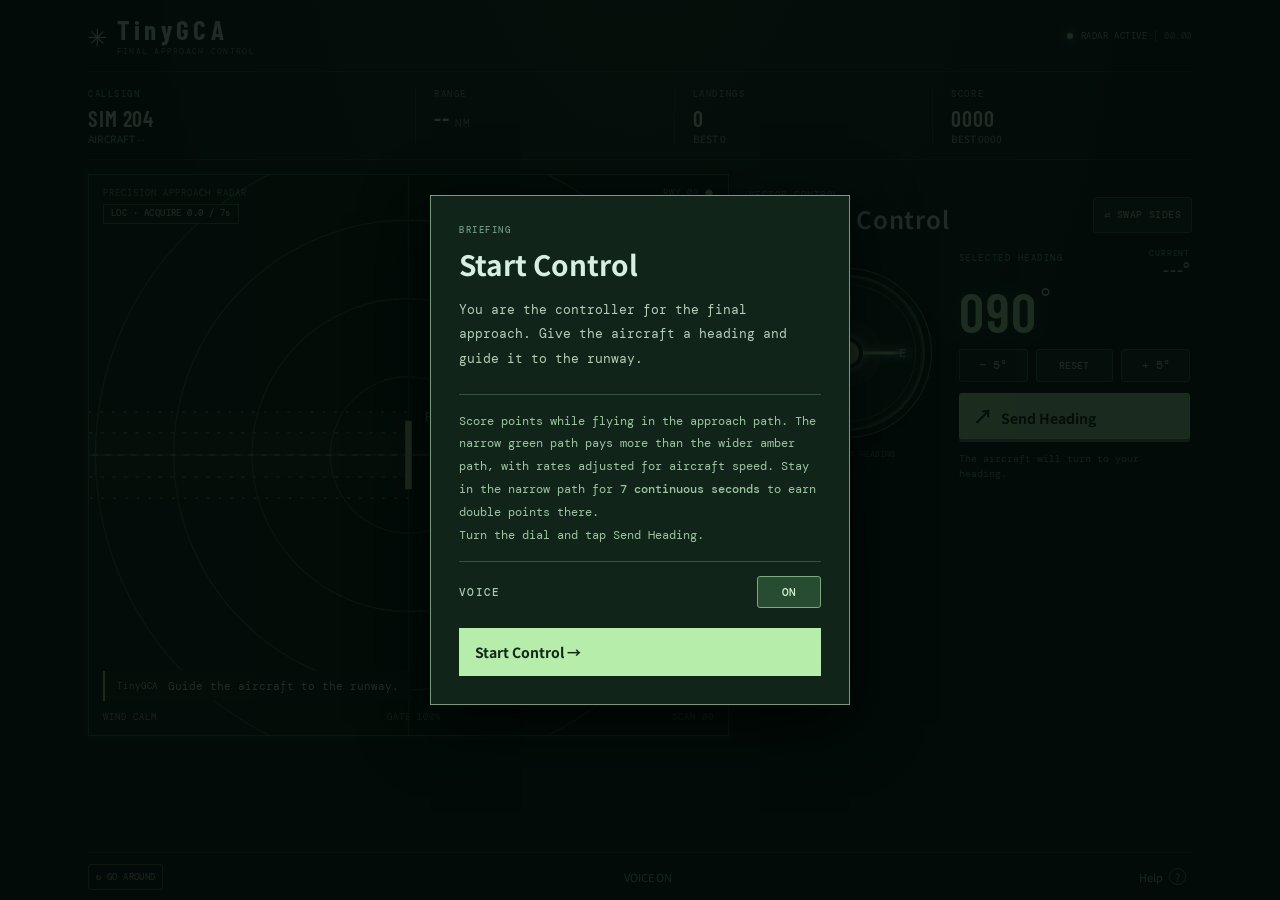
==== index.html @ 549265c2 "LANDINGS数もSCOREとは別にベストを記録する SNSシェアにもLANGING数、スコア数を出す" ====
<!doctype html>
<html lang="en">
<head>
  <meta charset="utf-8">
  <meta name="viewport" content="width=device-width, initial-scale=1, viewport-fit=cover, user-scalable=no">
  <meta name="theme-color" content="#071310">
  <title>TinyGCA / FINAL APPROACH</title>
  <link rel="canonical" href="https://tatesuke.github.io/TinyGCA/">
  <meta name="description" content="Guide aircraft to the runway in TinyGCA, a compact radar approach game. Set headings, stay on course, and land safely.">
  <meta property="og:type" content="website">
  <meta property="og:url" content="https://tatesuke.github.io/TinyGCA/">
  <meta property="og:title" content="TinyGCA / FINAL APPROACH">
  <meta property="og:description" content="Guide aircraft to the runway in a compact radar approach game. Set headings, stay on course, and land safely.">
  <meta property="og:image" content="https://tatesuke.github.io/TinyGCA/og-image.png">
  <meta property="og:image:width" content="1500">
  <meta property="og:image:height" content="787">
  <meta property="og:image:type" content="image/png">
  <meta property="og:image:alt" content="TinyGCA radar showing an aircraft correcting toward the runway, beside the heading controls.">
  <meta name="twitter:card" content="summary_large_image">
  <meta name="twitter:title" content="TinyGCA / FINAL APPROACH">
  <meta name="twitter:description" content="Guide aircraft to the runway in a compact radar approach game. Set headings, stay on course, and land safely.">
  <meta name="twitter:image" content="https://tatesuke.github.io/TinyGCA/og-image.png">
  <meta name="twitter:image:alt" content="TinyGCA radar showing an aircraft correcting toward the runway, beside the heading controls.">
  <link rel="stylesheet" href="style.css">
  <style>
    #radar { touch-action: none; cursor: grab; }
    #radar:active { cursor: grabbing; }
    .radar-controls { position: absolute; z-index: 2; top: 34px; right: 12px; display: flex; gap: 4px; }
    .radar-controls button { min-width: 30px; height: 28px; padding: 0 6px; border: 1px solid #527f59; border-radius: 3px; background: #10291de8; color: #c6e9c1; font: 600 10px 'DM Mono', monospace; }
    .radar-controls button:focus-visible { outline: 2px solid #c5ffc2; outline-offset: 2px; }
    .penalty-toast { position: absolute; z-index: 2; top: 71px; right: 12px; padding: 5px 8px; border: 1px solid #c77868; border-radius: 3px; background: #351b19e8; color: #ffd1c4; font: 600 10px 'DM Mono', monospace; letter-spacing: .04em; pointer-events: none; opacity: 0; transform: translateY(-4px); transition: opacity .18s, transform .18s; }
    .penalty-toast.show { opacity: 1; transform: translateY(0); }
    .go-around { height: 26px; padding: 0 7px; border: 1px solid #71594a; border-radius: 3px; background: transparent; color: #b49a83; font: 600 9px 'DM Mono', monospace; letter-spacing: .04em; }
    @media (min-width: 800px) {
      .console { width: min(100%, 1140px); display: grid; grid-template-columns: minmax(0, 1.3fr) minmax(320px, .9fr); grid-template-rows: auto auto 1fr auto; column-gap: 20px; }
      .topbar, .status-strip, footer { grid-column: 1 / -1; }
      .radar-wrap { grid-column: 1; grid-row: 3; align-self: start; aspect-ratio: 1.14 / 1; }
      .control-panel { grid-column: 2; grid-row: 3; align-self: start; min-width: 0; }
      .control-content { grid-template-columns: 44% 56%; }
      .dial { width: min(15vw, 170px); height: min(15vw, 170px); }
      .issue small { display: none; }
    }
  </style>
</head>
<body>
  <main class="console">
    <header class="topbar">
      <div class="brand"><span class="brand-mark">✳</span><div><strong>TinyGCA</strong><small>FINAL APPROACH CONTROL</small></div></div>
      <div class="top-right"><span class="live-dot"></span><span>RADAR ACTIVE</span><span class="clock" id="clock">00:00</span></div>
    </header>

    <section class="status-strip" aria-label="Flight status">
      <div><span class="label">CALLSIGN</span><strong id="callsign">SIM 204</strong><span class="aircraft-type" id="aircraftType">AIRCRAFT --</span></div>
      <div><span class="label">RANGE</span><strong><span id="range">--</span> <em>NM</em></strong></div>
      <div><span class="label">LANDINGS</span><strong id="landingCount">0</strong><span class="aircraft-type">BEST <span id="maxLandings">0</span></span></div>
      <div><span class="label">SCORE</span><strong id="score">0000</strong><span class="aircraft-type">BEST <span id="maxScore">0000</span></span></div>
    </section>

    <section class="radar-wrap" aria-label="Radar screen">
      <canvas id="radar" aria-label="Radar view of the aircraft and runway. Drag to move the view."></canvas>
      <div class="radar-top"><span>PRECISION APPROACH RADAR</span><span>RWY 09 <b>●</b></span></div>
      <div class="radar-controls" aria-label="Radar view controls"><button id="radarZoomOut" type="button" aria-label="Zoom out">−</button><button id="radarReset" type="button" aria-label="Reset radar view">AUTO</button><button id="radarZoomIn" type="button" aria-label="Zoom in">＋</button></div>
      <div class="penalty-toast" id="penaltyToast" role="status" aria-live="polite"></div>
      <div class="loc-status" id="locStatus">LOC · ACQUIRE 0.0 / 7s</div>
      <div class="radar-bottom"><span id="wind">WIND CALM</span><span id="gateWidth">GATE 100%</span><span id="radarState">SCAN 01</span></div>
      <div class="message" id="message" aria-live="polite"><span class="message-kicker">TinyGCA</span><span id="messageText">Guide the aircraft to the runway.</span></div>
    </section>

    <section class="control-panel">
      <div class="panel-heading"><div><span class="label">VECTOR CONTROL</span><h1>Heading Control</h1></div><button id="swapControls" class="swap-controls" type="button" aria-pressed="false" aria-label="Swap compass and heading controls">⇄ SWAP SIDES</button></div>
      <div class="control-content" id="controlContent">
        <div class="dial-side">
          <div class="dial" id="dial" role="slider" tabindex="0" aria-label="Selected heading" aria-valuemin="0" aria-valuemax="359" aria-valuenow="90">
            <div class="dial-ticks"></div><div class="dial-face"><span class="dial-n">N</span><span class="dial-e">E</span><span class="dial-s">S</span><span class="dial-w">W</span><span class="dial-pointer" id="dialPointer"></span></div><div class="dial-center" aria-hidden="true"></div>
          </div>
          <div class="dial-hint">DRAG TO SET HEADING</div>
        </div>
        <div class="command-side">
          <div class="heading-labels"><span class="label">SELECTED HEADING</span><span class="current-heading"><span class="label">CURRENT</span><strong><span id="heading">---</span>°</strong></span></div>
          <div class="selected"><span id="selectedHeading">090</span><sup>°</sup></div>
          <div class="adjust"><button id="minus" aria-label="Decrease heading by 5 degrees">− 5°</button><button id="resetHeading" type="button" aria-label="Reset to currently instructed heading" title="Reset to instructed heading">RESET</button><button id="plus" aria-label="Increase heading by 5 degrees">+ 5°</button></div>
          <button class="issue" id="issue"><span>↗</span> Send Heading <small>TRANSMIT</small></button>
          <p class="command-note" id="commandNote">The aircraft will turn to your heading.</p>
        </div>
      </div>
    </section>

    <footer><button class="go-around" id="goAround" type="button">↻ GO AROUND</button><button id="voiceButton" aria-pressed="true">VOICE ON</button><button id="helpButton">Help <span>?</span></button></footer>
  </main>

  <div class="overlay" id="overlay" hidden><div class="modal"><span class="label" id="modalKicker">BRIEFING</span><h2 id="modalTitle">Start Control</h2><p id="modalText"></p><div class="modal-info" id="modalInfo"></div><div class="modal-sound" id="modalSound"><span>VOICE</span><button id="modalVoiceButton" type="button" aria-pressed="true">ON</button></div><button id="modalButton">Start Control <span>→</span></button><button id="shareScore" type="button" hidden>Share Result ↗</button></div></div>
  <script src="game.js"></script>
</body>
</html>
---- style.css ----
@import url('https://fonts.googleapis.com/css2?family=Barlow+Condensed:wght@500;600;700&family=DM+Mono:wght@400;500&family=Noto+Sans+JP:wght@400;500;700&display=swap');
.aircraft-type{display:block;margin-top:2px;color:#86ad91;font:500 10px/1.2 'Noto Sans JP',sans-serif;white-space:nowrap}
.loc-status{position:absolute;top:29px;left:14px;padding:4px 7px;border:1px solid #48714d;background:#092016d9;color:#b0d7ac;font:500 9px/1.1 'DM Mono',monospace;letter-spacing:.05em;pointer-events:none}.loc-status.established{border-color:#b3f1a3;color:#d1ffc5;box-shadow:0 0 10px #a5e69a55}
#wind{color:#d9a36f}#wind.gust{color:#ffbd80;text-shadow:0 0 9px #f6a55caa}
:root{font-family:'DM Mono','Noto Sans JP',monospace;color:#d7efe3;background:#07110f;font-synthesis:none}*{box-sizing:border-box}body{margin:0;min-width:320px;background:radial-gradient(ellipse at 50% -20%,#1c3529 0%,#07110f 55%);min-height:100dvh}.console{width:min(100%,510px);margin:auto;min-height:100dvh;padding:0 18px;display:flex;flex-direction:column}.topbar{height:72px;display:flex;align-items:center;justify-content:space-between;border-bottom:1px solid #29443a}.brand{display:flex;align-items:center;gap:10px}.brand-mark{font-size:31px;color:#a8eab0;line-height:1}.brand strong{font:700 27px/1 'Barlow Condensed',sans-serif;letter-spacing:.16em;display:block}.brand small{display:block;font-size:8px;letter-spacing:.16em;color:#789b88;margin-top:3px}.top-right{font-size:9px;color:#a5c2ad;letter-spacing:.06em;display:flex;align-items:center;gap:8px}.live-dot{height:6px;width:6px;border-radius:50%;background:#b3f7ad;box-shadow:0 0 9px #b3f7ad}.clock{color:#698476;border-left:1px solid #345245;padding-left:8px}.status-strip{display:grid;grid-template-columns:1.3fr 1fr 1fr 1fr;border-bottom:1px solid #29443a;padding:16px 0 14px;gap:6px}.status-strip>div{border-right:1px solid #254235;padding-left:12px}.status-strip>div:first-child{padding-left:0}.status-strip>div:last-child{border:0}.label{display:block;font-size:9px;letter-spacing:.17em;color:#719785;font-weight:500}.status-strip strong{display:block;font:600 22px/1.2 'Barlow Condensed',sans-serif;letter-spacing:.04em;margin-top:5px;color:#e2f4e7;white-space:nowrap}.status-strip em{font-style:normal;font:11px 'DM Mono',monospace;color:#739585}.radar-wrap{position:relative;margin:14px 0 0;border:1px solid #3e6750;background:#06150f;box-shadow:inset 0 0 35px #0a2b1a,0 0 0 4px #0a1c15;aspect-ratio:1.14/1;overflow:hidden}.radar-wrap:after{content:"";position:absolute;inset:0;pointer-events:none;background:repeating-linear-gradient(to bottom,transparent 0,transparent 3px,#0004 4px);opacity:.4}#radar{display:block;width:100%;height:100%}.radar-top,.radar-bottom{position:absolute;left:14px;right:14px;display:flex;justify-content:space-between;font-size:9px;letter-spacing:.11em;color:#78a88a;pointer-events:none}.radar-top{top:12px}.radar-top b{font-size:8px;color:#bff9a9}.radar-bottom{bottom:12px;color:#628b6f}.message{position:absolute;left:14px;bottom:34px;background:#0b2119e8;border-left:2px solid #b6f3ad;padding:8px 12px;max-width:calc(100% - 28px);display:flex;gap:10px;align-items:center;font-size:11px;color:#e0f6dc;transition:opacity .3s}.message-kicker{font-size:9px;color:#a9e998;letter-spacing:.1em}.control-panel{padding-top:22px;flex:1}.panel-heading{display:flex;align-items:end;justify-content:space-between}.panel-heading h1{font:600 24px/1.1 'Noto Sans JP',sans-serif;letter-spacing:.03em;margin:5px 0 0}.instruction{font-size:10px;color:#789783;padding-bottom:3px}.control-content{display:grid;grid-template-columns:47% 53%;align-items:center;padding:15px 2px 11px;min-height:224px}.dial-side{text-align:center}.dial{position:relative;width:min(42vw,184px);height:min(42vw,184px);margin:auto;border-radius:50%;border:1px solid #668a70;background:radial-gradient(circle,#243b2d 0 28%,#14261d 29% 62%,#344b37 63% 65%,#102219 66%);box-shadow:0 8px 23px #0009,inset 0 0 0 6px #0a1a12,inset 0 0 0 8px #4d6c52;touch-action:none;cursor:grab}.dial:active{cursor:grabbing}.dial-ticks{position:absolute;inset:10px;border-radius:50%;background:repeating-conic-gradient(from 0deg,#8eb195 0deg 1deg,transparent 1deg 15deg);mask:radial-gradient(circle,transparent 0 79%,#000 80% 85%,transparent 86%)}.dial-face{position:absolute;inset:15px;border-radius:50%;border:1px solid #47654e}.dial-face span:not(.dial-pointer):not(.dial-center){position:absolute;color:#9fc0a2;font:500 12px 'DM Mono',monospace}.dial-n{top:8px;left:50%;transform:translateX(-50%)}.dial-e{right:9px;top:50%;transform:translateY(-50%)}.dial-s{bottom:8px;left:50%;transform:translateX(-50%)}.dial-w{left:9px;top:50%;transform:translateY(-50%)}.dial-pointer{position:absolute;left:50%;top:50%;width:3px;height:45%;transform-origin:50% 0;background:linear-gradient(#b6f5ae,#b6f5ae 72%,transparent);box-shadow:0 0 9px #b6f5ae}.dial-pointer:after{content:"";position:absolute;top:0;left:-5px;border-left:6px solid transparent;border-right:6px solid transparent;border-bottom:11px solid #b6f5ae;transform:translateY(-8px)}.dial-center{position:absolute;left:50%;top:50%;width:18px;height:18px;border-radius:50%;transform:translate(-50%,-50%);background:#b4e6ad;border:4px solid #1b3223;box-shadow:0 0 8px #b6f5ae}.dial-hint{margin-top:11px;color:#658471;font-size:9px;letter-spacing:.15em}.command-side{padding-left:15px}.selected{font:600 56px/1 'Barlow Condensed',sans-serif;letter-spacing:.03em;color:#c8f8bb;margin:5px 0 10px;text-shadow:0 0 18px #a9e89a33}.selected sup{font:25px 'Barlow Condensed',sans-serif;vertical-align:top;margin-left:3px}.adjust{display:flex;gap:8px;margin-bottom:11px}.adjust button{flex:1;background:#13271c;border:1px solid #45674e;color:#b6d6b4;border-radius:3px;height:33px;font:500 12px 'DM Mono',monospace}.issue{width:100%;background:#b6edab;border:1px solid #d4ffd1;color:#102319;border-radius:3px;height:46px;text-align:left;padding:0 13px;font:700 14px 'Noto Sans JP',sans-serif;cursor:pointer;box-shadow:0 3px 0 #5b875b}.issue span{font-size:20px;margin-right:5px}.issue small{float:right;font:500 9px 'DM Mono',monospace;letter-spacing:.07em;margin-top:6px}.issue:active{transform:translateY(2px);box-shadow:0 1px 0 #5b875b}.command-note{margin:12px 0 0;color:#7c9c85;font-size:10px;line-height:1.5}button{cursor:pointer}button:focus-visible,.dial:focus-visible{outline:2px solid #c5ffc2;outline-offset:3px}footer{border-top:1px solid #29443a;display:flex;justify-content:space-between;align-items:center;height:48px;color:#567465;font-size:9px;letter-spacing:.1em}footer button{background:none;border:0;color:#a6c9ad;font:11px 'Noto Sans JP',sans-serif}footer button span{display:inline-grid;place-items:center;border:1px solid #668a70;border-radius:50%;width:17px;height:17px;margin-left:4px}.overlay{position:fixed;inset:0;background:#020b08db;z-index:10;display:grid;place-items:center;padding:24px}.overlay[hidden]{display:none}.modal{width:min(100%,420px);border:1px solid #759b78;background:#10241a;padding:28px;box-shadow:0 18px 60px #000b}.modal h2{font:700 28px 'Noto Sans JP',sans-serif;margin:8px 0 14px}.modal p{color:#b4ceb7;line-height:1.9;font-size:13px;margin:0}.modal-info{border-top:1px solid #35543c;border-bottom:1px solid #35543c;padding:15px 0;margin:22px 0;color:#9fc5a1;font-size:12px;line-height:1.9}.modal button{width:100%;height:48px;border:0;background:#b6edab;color:#122719;font:700 14px 'Noto Sans JP',sans-serif;text-align:left;padding:0 16px}.modal button span{float:right;font-size:20px}@media(max-width:390px){.console{padding:0 13px}.topbar{height:62px}.status-strip strong{font-size:19px}.radar-wrap{margin-top:12px}.control-panel{padding-top:18px}.panel-heading h1{font-size:21px}.instruction{font-size:9px}.control-content{min-height:205px}.selected{font-size:48px}.command-side{padding-left:10px}}@media(min-height:850px){.radar-wrap{aspect-ratio:1.05/1}.control-panel{padding-top:29px}}
.dial-center{z-index:2;width:32px;height:32px;cursor:pointer;touch-action:manipulation}.dial-center:hover{box-shadow:0 0 0 5px #b6f5ae33,0 0 14px #b6f5ae}.issue.transmitting{position:relative;overflow:hidden}.issue.transmitting:before{content:"";display:inline-block;width:13px;height:13px;margin-right:8px;border:2px solid #10231955;border-top-color:#102319;border-radius:50%;vertical-align:-2px;animation:heading-loading .7s linear infinite}.issue.transmitting:after{content:"";position:absolute;left:0;bottom:0;width:100%;height:3px;background:#4d8b5f;transform-origin:left;animation:heading-progress 1.6s ease-in-out infinite}.issue.transmitting small{visibility:hidden}.issue.transmitting small:after{content:"SENDING";visibility:visible;position:absolute;right:13px}@keyframes heading-loading{to{transform:rotate(360deg)}}@keyframes heading-progress{0%{transform:scaleX(0)}75%{transform:scaleX(1)}100%{transform:scaleX(1)}}@media(prefers-reduced-motion:reduce){.issue.transmitting:before,.issue.transmitting:after{animation:none}.issue.transmitting:after{transform:scaleX(1)}}
.modal-sound{display:flex;align-items:center;justify-content:space-between;margin:-8px 0 20px;color:#a9c9ad;font:500 11px 'DM Mono',monospace;letter-spacing:.12em}.modal-sound[hidden]{display:none}.modal .modal-sound button{width:64px;height:32px;padding:0;text-align:center;border:1px solid #79aa7d;border-radius:3px;background:#284c32;color:#d7f6d2;font:700 11px 'DM Mono',monospace}.modal .modal-sound button[aria-pressed="false"]{border-color:#657467;background:#243027;color:#aeb9ae}.modal.missed{border-color:#c77868;background:#291b1a;box-shadow:0 18px 60px #000b,0 0 32px #a9412826}.modal.missed .label{color:#ee9d88}.modal.missed h2{color:#ffd1c4}.modal.missed .modal-info{border-color:#7e4740;color:#ebad9f}.modal.missed #modalButton{background:#dc8c77;color:#2c1713}.modal.missed #modalButton:hover{background:#efa18d}
.heading-labels{display:flex;align-items:start;justify-content:space-between;gap:5px}.heading-labels>.label{padding-top:4px}.current-heading{text-align:right;white-space:nowrap;color:#a9c6af}.current-heading .label{font-size:8px;letter-spacing:.1em}.current-heading strong{display:block;margin-top:2px;font:600 18px/1 'Barlow Condensed',sans-serif;letter-spacing:.04em}@media(max-width:390px){.heading-labels>.label{font-size:8px}.current-heading strong{font-size:16px}}
.modal #shareScore{margin-top:10px;border:1px solid #a86d60;background:#3b2825;color:#ffd1c4;text-align:center;font:700 13px 'Noto Sans JP',sans-serif}.modal #shareScore:hover{background:#50332e}.modal #shareScore[hidden]{display:none}
.overlay{display:flex;overflow-y:auto;overscroll-behavior:contain;-webkit-overflow-scrolling:touch}.modal{margin:auto}
.swap-controls{min-height:36px;padding:0 10px;border:1px solid #45674e;border-radius:3px;background:#13271c;color:#b6d6b4;font:500 10px 'DM Mono',monospace;letter-spacing:.04em;white-space:nowrap}.swap-controls[aria-pressed="true"]{border-color:#a8d8a5;color:#d5f5cf}.control-content.swapped{grid-template-columns:53% 47%}.control-content.swapped .dial-side{grid-column:2;grid-row:1}.control-content.swapped .command-side{grid-column:1;grid-row:1;padding-left:0;padding-right:15px}@media(max-width:390px){.control-content.swapped .command-side{padding-right:10px}}@media(min-width:800px){.control-content.swapped{grid-template-columns:56% 44%}}
.dial-center{pointer-events:none;cursor:inherit}.dial-hint{font-size:8px;letter-spacing:0;line-height:1.4}.adjust #resetHeading{flex:1.3;font-size:10px;padding:0 2px}
.dial,.dial *,.radar-wrap,.radar-wrap *{-webkit-user-select:none;user-select:none;-webkit-touch-callout:none}
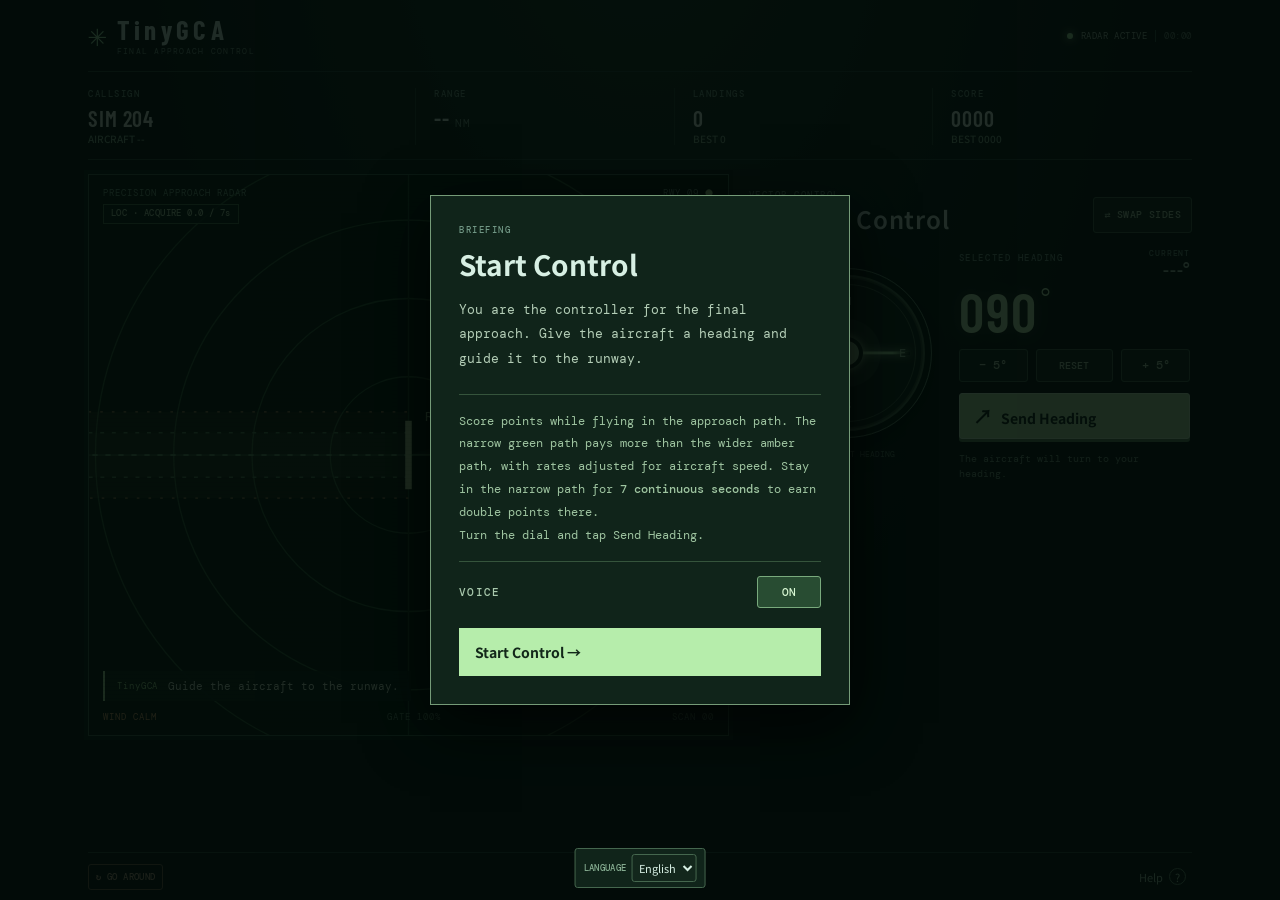
==== commit 79914cd1: "日本語化対応" ====
--- a/index.html
+++ b/index.html
@@ -6,11 +6,11 @@
   <meta name="theme-color" content="#071310">
   <title>TinyGCA / FINAL APPROACH</title>
   <link rel="canonical" href="https://tatesuke.github.io/TinyGCA/">
-  <meta name="description" content="Guide aircraft to the runway in TinyGCA, a compact radar approach game. Set headings, stay on course, and land safely.">
+  <meta name="description" content="A radar approach mini-game that lets you guide aircraft to the runway.">
   <meta property="og:type" content="website">
   <meta property="og:url" content="https://tatesuke.github.io/TinyGCA/">
   <meta property="og:title" content="TinyGCA / FINAL APPROACH">
-  <meta property="og:description" content="Guide aircraft to the runway in a compact radar approach game. Set headings, stay on course, and land safely.">
+  <meta property="og:description" content="A radar approach mini-game that lets you guide aircraft to the runway.">
   <meta property="og:image" content="https://tatesuke.github.io/TinyGCA/og-image.png">
   <meta property="og:image:width" content="1500">
   <meta property="og:image:height" content="787">
@@ -18,7 +18,7 @@
   <meta property="og:image:alt" content="TinyGCA radar showing an aircraft correcting toward the runway, beside the heading controls.">
   <meta name="twitter:card" content="summary_large_image">
   <meta name="twitter:title" content="TinyGCA / FINAL APPROACH">
-  <meta name="twitter:description" content="Guide aircraft to the runway in a compact radar approach game. Set headings, stay on course, and land safely.">
+  <meta name="twitter:description" content="A radar approach mini-game that lets you guide aircraft to the runway.">
   <meta name="twitter:image" content="https://tatesuke.github.io/TinyGCA/og-image.png">
   <meta name="twitter:image:alt" content="TinyGCA radar showing an aircraft correcting toward the runway, beside the heading controls.">
   <link rel="stylesheet" href="style.css">
@@ -85,7 +85,7 @@
       </div>
     </section>
 
-    <footer><button class="go-around" id="goAround" type="button">↻ GO AROUND</button><button id="voiceButton" aria-pressed="true">VOICE ON</button><button id="helpButton">Help <span>?</span></button></footer>
+    <footer><button class="go-around" id="goAround" type="button">↻ GO AROUND</button><button id="voiceButton" aria-pressed="true">VOICE ON</button><label class="language-control"><span>LANGUAGE</span><select id="languageSelect" aria-label="Language"><option value="en">English</option><option value="ja">日本語</option></select></label><button id="helpButton">Help <span>?</span></button></footer>
   </main>
 
   <div class="overlay" id="overlay" hidden><div class="modal"><span class="label" id="modalKicker">BRIEFING</span><h2 id="modalTitle">Start Control</h2><p id="modalText"></p><div class="modal-info" id="modalInfo"></div><div class="modal-sound" id="modalSound"><span>VOICE</span><button id="modalVoiceButton" type="button" aria-pressed="true">ON</button></div><button id="modalButton">Start Control <span>→</span></button><button id="shareScore" type="button" hidden>Share Result ↗</button></div></div>
--- a/style.css
+++ b/style.css
@@ -11,3 +11,4 @@
 .swap-controls{min-height:36px;padding:0 10px;border:1px solid #45674e;border-radius:3px;background:#13271c;color:#b6d6b4;font:500 10px 'DM Mono',monospace;letter-spacing:.04em;white-space:nowrap}.swap-controls[aria-pressed="true"]{border-color:#a8d8a5;color:#d5f5cf}.control-content.swapped{grid-template-columns:53% 47%}.control-content.swapped .dial-side{grid-column:2;grid-row:1}.control-content.swapped .command-side{grid-column:1;grid-row:1;padding-left:0;padding-right:15px}@media(max-width:390px){.control-content.swapped .command-side{padding-right:10px}}@media(min-width:800px){.control-content.swapped{grid-template-columns:56% 44%}}
 .dial-center{pointer-events:none;cursor:inherit}.dial-hint{font-size:8px;letter-spacing:0;line-height:1.4}.adjust #resetHeading{flex:1.3;font-size:10px;padding:0 2px}
 .dial,.dial *,.radar-wrap,.radar-wrap *{-webkit-user-select:none;user-select:none;-webkit-touch-callout:none}
+.language-control{display:flex;align-items:center;gap:5px;color:#86ad91;font:500 9px 'DM Mono','Noto Sans JP',monospace;letter-spacing:.04em}.language-control select{max-width:82px;padding:4px 3px;border:1px solid #45674e;border-radius:3px;background:#13271c;color:#d7efe3;font:11px 'Noto Sans JP',sans-serif}.language-control select:focus-visible{outline:2px solid #c5ffc2;outline-offset:2px}body:has(.overlay:not([hidden])) .language-control{position:fixed;z-index:11;bottom:max(12px,env(safe-area-inset-bottom));left:50%;transform:translateX(-50%);padding:5px 8px;border:1px solid #45674e;border-radius:3px;background:#10241a}@media(max-width:390px){.language-control span{display:none}}
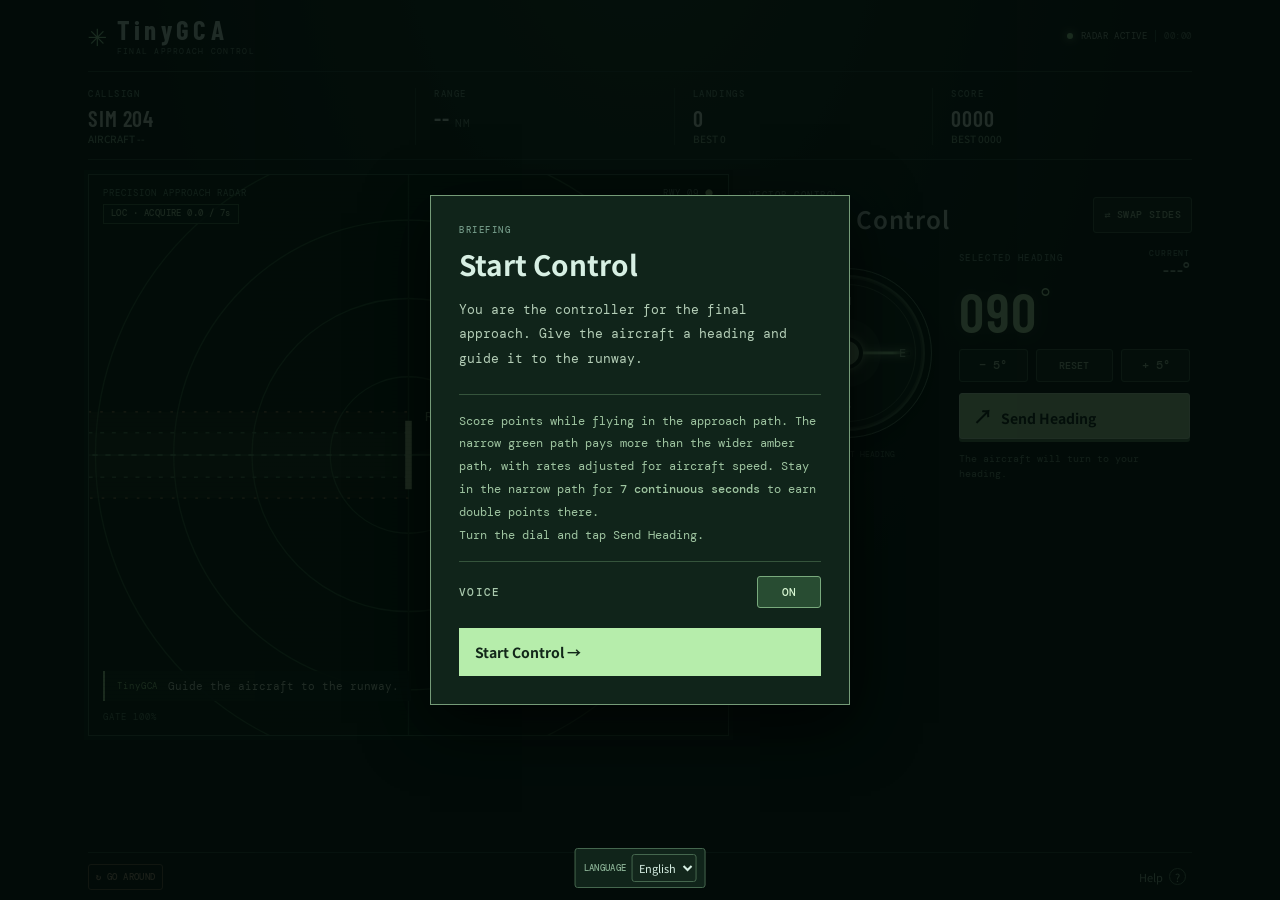
==== commit 722b75a1: "風の表示と処理を改善し、UI要素を整理" ====
--- a/index.html
+++ b/index.html
@@ -62,7 +62,7 @@
       <div class="radar-controls" aria-label="Radar view controls"><button id="radarZoomOut" type="button" aria-label="Zoom out">−</button><button id="radarReset" type="button" aria-label="Reset radar view">AUTO</button><button id="radarZoomIn" type="button" aria-label="Zoom in">＋</button></div>
       <div class="penalty-toast" id="penaltyToast" role="status" aria-live="polite"></div>
       <div class="loc-status" id="locStatus">LOC · ACQUIRE 0.0 / 7s</div>
-      <div class="radar-bottom"><span id="wind">WIND CALM</span><span id="gateWidth">GATE 100%</span><span id="radarState">SCAN 01</span></div>
+      <div class="radar-bottom"><span id="gateWidth">GATE 100%</span></div>
       <div class="message" id="message" aria-live="polite"><span class="message-kicker">TinyGCA</span><span id="messageText">Guide the aircraft to the runway.</span></div>
     </section>
 
--- a/style.css
+++ b/style.css
@@ -1,8 +1,7 @@
 @import url('https://fonts.googleapis.com/css2?family=Barlow+Condensed:wght@500;600;700&family=DM+Mono:wght@400;500&family=Noto+Sans+JP:wght@400;500;700&display=swap');
 .aircraft-type{display:block;margin-top:2px;color:#86ad91;font:500 10px/1.2 'Noto Sans JP',sans-serif;white-space:nowrap}
 .loc-status{position:absolute;top:29px;left:14px;padding:4px 7px;border:1px solid #48714d;background:#092016d9;color:#b0d7ac;font:500 9px/1.1 'DM Mono',monospace;letter-spacing:.05em;pointer-events:none}.loc-status.established{border-color:#b3f1a3;color:#d1ffc5;box-shadow:0 0 10px #a5e69a55}
-#wind{color:#d9a36f}#wind.gust{color:#ffbd80;text-shadow:0 0 9px #f6a55caa}
-:root{font-family:'DM Mono','Noto Sans JP',monospace;color:#d7efe3;background:#07110f;font-synthesis:none}*{box-sizing:border-box}body{margin:0;min-width:320px;background:radial-gradient(ellipse at 50% -20%,#1c3529 0%,#07110f 55%);min-height:100dvh}.console{width:min(100%,510px);margin:auto;min-height:100dvh;padding:0 18px;display:flex;flex-direction:column}.topbar{height:72px;display:flex;align-items:center;justify-content:space-between;border-bottom:1px solid #29443a}.brand{display:flex;align-items:center;gap:10px}.brand-mark{font-size:31px;color:#a8eab0;line-height:1}.brand strong{font:700 27px/1 'Barlow Condensed',sans-serif;letter-spacing:.16em;display:block}.brand small{display:block;font-size:8px;letter-spacing:.16em;color:#789b88;margin-top:3px}.top-right{font-size:9px;color:#a5c2ad;letter-spacing:.06em;display:flex;align-items:center;gap:8px}.live-dot{height:6px;width:6px;border-radius:50%;background:#b3f7ad;box-shadow:0 0 9px #b3f7ad}.clock{color:#698476;border-left:1px solid #345245;padding-left:8px}.status-strip{display:grid;grid-template-columns:1.3fr 1fr 1fr 1fr;border-bottom:1px solid #29443a;padding:16px 0 14px;gap:6px}.status-strip>div{border-right:1px solid #254235;padding-left:12px}.status-strip>div:first-child{padding-left:0}.status-strip>div:last-child{border:0}.label{display:block;font-size:9px;letter-spacing:.17em;color:#719785;font-weight:500}.status-strip strong{display:block;font:600 22px/1.2 'Barlow Condensed',sans-serif;letter-spacing:.04em;margin-top:5px;color:#e2f4e7;white-space:nowrap}.status-strip em{font-style:normal;font:11px 'DM Mono',monospace;color:#739585}.radar-wrap{position:relative;margin:14px 0 0;border:1px solid #3e6750;background:#06150f;box-shadow:inset 0 0 35px #0a2b1a,0 0 0 4px #0a1c15;aspect-ratio:1.14/1;overflow:hidden}.radar-wrap:after{content:"";position:absolute;inset:0;pointer-events:none;background:repeating-linear-gradient(to bottom,transparent 0,transparent 3px,#0004 4px);opacity:.4}#radar{display:block;width:100%;height:100%}.radar-top,.radar-bottom{position:absolute;left:14px;right:14px;display:flex;justify-content:space-between;font-size:9px;letter-spacing:.11em;color:#78a88a;pointer-events:none}.radar-top{top:12px}.radar-top b{font-size:8px;color:#bff9a9}.radar-bottom{bottom:12px;color:#628b6f}.message{position:absolute;left:14px;bottom:34px;background:#0b2119e8;border-left:2px solid #b6f3ad;padding:8px 12px;max-width:calc(100% - 28px);display:flex;gap:10px;align-items:center;font-size:11px;color:#e0f6dc;transition:opacity .3s}.message-kicker{font-size:9px;color:#a9e998;letter-spacing:.1em}.control-panel{padding-top:22px;flex:1}.panel-heading{display:flex;align-items:end;justify-content:space-between}.panel-heading h1{font:600 24px/1.1 'Noto Sans JP',sans-serif;letter-spacing:.03em;margin:5px 0 0}.instruction{font-size:10px;color:#789783;padding-bottom:3px}.control-content{display:grid;grid-template-columns:47% 53%;align-items:center;padding:15px 2px 11px;min-height:224px}.dial-side{text-align:center}.dial{position:relative;width:min(42vw,184px);height:min(42vw,184px);margin:auto;border-radius:50%;border:1px solid #668a70;background:radial-gradient(circle,#243b2d 0 28%,#14261d 29% 62%,#344b37 63% 65%,#102219 66%);box-shadow:0 8px 23px #0009,inset 0 0 0 6px #0a1a12,inset 0 0 0 8px #4d6c52;touch-action:none;cursor:grab}.dial:active{cursor:grabbing}.dial-ticks{position:absolute;inset:10px;border-radius:50%;background:repeating-conic-gradient(from 0deg,#8eb195 0deg 1deg,transparent 1deg 15deg);mask:radial-gradient(circle,transparent 0 79%,#000 80% 85%,transparent 86%)}.dial-face{position:absolute;inset:15px;border-radius:50%;border:1px solid #47654e}.dial-face span:not(.dial-pointer):not(.dial-center){position:absolute;color:#9fc0a2;font:500 12px 'DM Mono',monospace}.dial-n{top:8px;left:50%;transform:translateX(-50%)}.dial-e{right:9px;top:50%;transform:translateY(-50%)}.dial-s{bottom:8px;left:50%;transform:translateX(-50%)}.dial-w{left:9px;top:50%;transform:translateY(-50%)}.dial-pointer{position:absolute;left:50%;top:50%;width:3px;height:45%;transform-origin:50% 0;background:linear-gradient(#b6f5ae,#b6f5ae 72%,transparent);box-shadow:0 0 9px #b6f5ae}.dial-pointer:after{content:"";position:absolute;top:0;left:-5px;border-left:6px solid transparent;border-right:6px solid transparent;border-bottom:11px solid #b6f5ae;transform:translateY(-8px)}.dial-center{position:absolute;left:50%;top:50%;width:18px;height:18px;border-radius:50%;transform:translate(-50%,-50%);background:#b4e6ad;border:4px solid #1b3223;box-shadow:0 0 8px #b6f5ae}.dial-hint{margin-top:11px;color:#658471;font-size:9px;letter-spacing:.15em}.command-side{padding-left:15px}.selected{font:600 56px/1 'Barlow Condensed',sans-serif;letter-spacing:.03em;color:#c8f8bb;margin:5px 0 10px;text-shadow:0 0 18px #a9e89a33}.selected sup{font:25px 'Barlow Condensed',sans-serif;vertical-align:top;margin-left:3px}.adjust{display:flex;gap:8px;margin-bottom:11px}.adjust button{flex:1;background:#13271c;border:1px solid #45674e;color:#b6d6b4;border-radius:3px;height:33px;font:500 12px 'DM Mono',monospace}.issue{width:100%;background:#b6edab;border:1px solid #d4ffd1;color:#102319;border-radius:3px;height:46px;text-align:left;padding:0 13px;font:700 14px 'Noto Sans JP',sans-serif;cursor:pointer;box-shadow:0 3px 0 #5b875b}.issue span{font-size:20px;margin-right:5px}.issue small{float:right;font:500 9px 'DM Mono',monospace;letter-spacing:.07em;margin-top:6px}.issue:active{transform:translateY(2px);box-shadow:0 1px 0 #5b875b}.command-note{margin:12px 0 0;color:#7c9c85;font-size:10px;line-height:1.5}button{cursor:pointer}button:focus-visible,.dial:focus-visible{outline:2px solid #c5ffc2;outline-offset:3px}footer{border-top:1px solid #29443a;display:flex;justify-content:space-between;align-items:center;height:48px;color:#567465;font-size:9px;letter-spacing:.1em}footer button{background:none;border:0;color:#a6c9ad;font:11px 'Noto Sans JP',sans-serif}footer button span{display:inline-grid;place-items:center;border:1px solid #668a70;border-radius:50%;width:17px;height:17px;margin-left:4px}.overlay{position:fixed;inset:0;background:#020b08db;z-index:10;display:grid;place-items:center;padding:24px}.overlay[hidden]{display:none}.modal{width:min(100%,420px);border:1px solid #759b78;background:#10241a;padding:28px;box-shadow:0 18px 60px #000b}.modal h2{font:700 28px 'Noto Sans JP',sans-serif;margin:8px 0 14px}.modal p{color:#b4ceb7;line-height:1.9;font-size:13px;margin:0}.modal-info{border-top:1px solid #35543c;border-bottom:1px solid #35543c;padding:15px 0;margin:22px 0;color:#9fc5a1;font-size:12px;line-height:1.9}.modal button{width:100%;height:48px;border:0;background:#b6edab;color:#122719;font:700 14px 'Noto Sans JP',sans-serif;text-align:left;padding:0 16px}.modal button span{float:right;font-size:20px}@media(max-width:390px){.console{padding:0 13px}.topbar{height:62px}.status-strip strong{font-size:19px}.radar-wrap{margin-top:12px}.control-panel{padding-top:18px}.panel-heading h1{font-size:21px}.instruction{font-size:9px}.control-content{min-height:205px}.selected{font-size:48px}.command-side{padding-left:10px}}@media(min-height:850px){.radar-wrap{aspect-ratio:1.05/1}.control-panel{padding-top:29px}}
+:root{font-family:'DM Mono','Noto Sans JP',monospace;color:#d7efe3;background:#07110f;font-synthesis:none}*{box-sizing:border-box}body{margin:0;min-width:320px;background:radial-gradient(ellipse at 50% -20%,#1c3529 0%,#07110f 55%);min-height:100dvh}.console{width:min(100%,510px);margin:auto;min-height:100dvh;padding:0 18px;display:flex;flex-direction:column}.topbar{height:72px;display:flex;align-items:center;justify-content:space-between;border-bottom:1px solid #29443a}.brand{display:flex;align-items:center;gap:10px}.brand-mark{font-size:31px;color:#a8eab0;line-height:1}.brand strong{font:700 27px/1 'Barlow Condensed',sans-serif;letter-spacing:.16em;display:block}.brand small{display:block;font-size:8px;letter-spacing:.16em;color:#789b88;margin-top:3px}.top-right{font-size:9px;color:#a5c2ad;letter-spacing:.06em;display:flex;align-items:center;gap:8px}.live-dot{height:6px;width:6px;border-radius:50%;background:#b3f7ad;box-shadow:0 0 9px #b3f7ad}.clock{color:#698476;border-left:1px solid #345245;padding-left:8px}.status-strip{display:grid;grid-template-columns:1.3fr 1fr 1fr 1fr;border-bottom:1px solid #29443a;padding:16px 0 14px;gap:6px}.status-strip>div{border-right:1px solid #254235;padding-left:12px}.status-strip>div:first-child{padding-left:0}.status-strip>div:last-child{border:0}.label{display:block;font-size:9px;letter-spacing:.17em;color:#719785;font-weight:500}.status-strip strong{display:block;font:600 22px/1.2 'Barlow Condensed',sans-serif;letter-spacing:.04em;margin-top:5px;color:#e2f4e7;white-space:nowrap}.status-strip em{font-style:normal;font:11px 'DM Mono',monospace;color:#739585}.radar-wrap{position:relative;margin:14px 0 0;border:1px solid #3e6750;background:#06150f;box-shadow:inset 0 0 35px #0a2b1a,0 0 0 4px #0a1c15;aspect-ratio:1.14/1;overflow:hidden}.radar-wrap:after{content:"";position:absolute;inset:0;pointer-events:none;background:repeating-linear-gradient(to bottom,transparent 0,transparent 3px,#0004 4px);opacity:.4}#radar{display:block;width:100%;height:100%}.radar-top,.radar-bottom{position:absolute;left:14px;right:14px;display:flex;justify-content:space-between;font-size:9px;letter-spacing:.11em;color:#78a88a;pointer-events:none}.radar-top{top:12px}.radar-top b{font-size:8px;color:#bff9a9}.radar-bottom{bottom:12px;color:#628b6f}.message{position:absolute;left:14px;bottom:58px;background:#0b2119e8;border-left:2px solid #b6f3ad;padding:8px 12px;max-width:calc(100% - 28px);display:flex;gap:10px;align-items:center;font-size:11px;color:#e0f6dc;transition:opacity .3s}.message-kicker{font-size:9px;color:#a9e998;letter-spacing:.1em}.control-panel{padding-top:22px;flex:1}.panel-heading{display:flex;align-items:end;justify-content:space-between}.panel-heading h1{font:600 24px/1.1 'Noto Sans JP',sans-serif;letter-spacing:.03em;margin:5px 0 0}.instruction{font-size:10px;color:#789783;padding-bottom:3px}.control-content{display:grid;grid-template-columns:47% 53%;align-items:center;padding:15px 2px 11px;min-height:224px}.dial-side{text-align:center}.dial{position:relative;width:min(42vw,184px);height:min(42vw,184px);margin:auto;border-radius:50%;border:1px solid #668a70;background:radial-gradient(circle,#243b2d 0 28%,#14261d 29% 62%,#344b37 63% 65%,#102219 66%);box-shadow:0 8px 23px #0009,inset 0 0 0 6px #0a1a12,inset 0 0 0 8px #4d6c52;touch-action:none;cursor:grab}.dial:active{cursor:grabbing}.dial-ticks{position:absolute;inset:10px;border-radius:50%;background:repeating-conic-gradient(from 0deg,#8eb195 0deg 1deg,transparent 1deg 15deg);mask:radial-gradient(circle,transparent 0 79%,#000 80% 85%,transparent 86%)}.dial-face{position:absolute;inset:15px;border-radius:50%;border:1px solid #47654e}.dial-face span:not(.dial-pointer):not(.dial-center){position:absolute;color:#9fc0a2;font:500 12px 'DM Mono',monospace}.dial-n{top:8px;left:50%;transform:translateX(-50%)}.dial-e{right:9px;top:50%;transform:translateY(-50%)}.dial-s{bottom:8px;left:50%;transform:translateY(-50%)}.dial-w{left:9px;top:50%;transform:translateY(-50%)}.dial-pointer{position:absolute;left:50%;top:50%;width:3px;height:45%;transform-origin:50% 0;background:linear-gradient(#b6f5ae,#b6f5ae 72%,transparent);box-shadow:0 0 9px #b6f5ae}.dial-pointer:after{content:"";position:absolute;top:0;left:-5px;border-left:6px solid transparent;border-right:6px solid transparent;border-bottom:11px solid #b6f5ae;transform:translateY(-8px)}.dial-center{position:absolute;left:50%;top:50%;width:18px;height:18px;border-radius:50%;transform:translate(-50%,-50%);background:#b4e6ad;border:4px solid #1b3223;box-shadow:0 0 8px #b6f5ae}.dial-hint{margin-top:11px;color:#658471;font-size:9px;letter-spacing:.15em}.command-side{padding-left:15px}.selected{font:600 56px/1 'Barlow Condensed',sans-serif;letter-spacing:.03em;color:#c8f8bb;margin:5px 0 10px;text-shadow:0 0 18px #a9e89a33}.selected sup{font:25px 'Barlow Condensed',sans-serif;vertical-align:top;margin-left:3px}.adjust{display:flex;gap:8px;margin-bottom:11px}.adjust button{flex:1;background:#13271c;border:1px solid #45674e;color:#b6d6b4;border-radius:3px;height:33px;font:500 12px 'DM Mono',monospace}.issue{width:100%;background:#b6edab;border:1px solid #d4ffd1;color:#102319;border-radius:3px;height:46px;text-align:left;padding:0 13px;font:700 14px 'Noto Sans JP',sans-serif;cursor:pointer;box-shadow:0 3px 0 #5b875b}.issue span{font-size:20px;margin-right:5px}.issue small{float:right;font:500 9px 'DM Mono',monospace;letter-spacing:.07em;margin-top:6px}.issue:active{transform:translateY(2px);box-shadow:0 1px 0 #5b875b}.command-note{margin:12px 0 0;color:#7c9c85;font-size:10px;line-height:1.5}button{cursor:pointer}button:focus-visible,.dial:focus-visible{outline:2px solid #c5ffc2;outline-offset:3px}footer{border-top:1px solid #29443a;display:flex;justify-content:space-between;align-items:center;height:48px;color:#567465;font-size:9px;letter-spacing:.1em}footer button{background:none;border:0;color:#a6c9ad;font:11px 'Noto Sans JP',sans-serif}footer button span{display:inline-grid;place-items:center;border:1px solid #668a70;border-radius:50%;width:17px;height:17px;margin-left:4px}.overlay{position:fixed;inset:0;background:#020b08db;z-index:10;display:grid;place-items:center;padding:24px}.overlay[hidden]{display:none}.modal{width:min(100%,420px);border:1px solid #759b78;background:#10241a;padding:28px;box-shadow:0 18px 60px #000b}.modal h2{font:700 28px 'Noto Sans JP',sans-serif;margin:8px 0 14px}.modal p{color:#b4ceb7;line-height:1.9;font-size:13px;margin:0}.modal-info{border-top:1px solid #35543c;border-bottom:1px solid #35543c;padding:15px 0;margin:22px 0;color:#9fc5a1;font-size:12px;line-height:1.9}.modal button{width:100%;height:48px;border:0;background:#b6edab;color:#122719;font:700 14px 'Noto Sans JP',sans-serif;text-align:left;padding:0 16px}.modal button span{float:right;font-size:20px}@media(max-width:390px){.console{padding:0 13px}.topbar{height:62px}.status-strip strong{font-size:19px}.radar-wrap{margin-top:12px}.control-panel{padding-top:18px}.panel-heading h1{font-size:21px}.instruction{font-size:9px}.control-content{min-height:205px}.selected{font-size:48px}.command-side{padding-left:10px}}@media(min-height:850px){.radar-wrap{aspect-ratio:1.05/1}.control-panel{padding-top:29px}}
 .dial-center{z-index:2;width:32px;height:32px;cursor:pointer;touch-action:manipulation}.dial-center:hover{box-shadow:0 0 0 5px #b6f5ae33,0 0 14px #b6f5ae}.issue.transmitting{position:relative;overflow:hidden}.issue.transmitting:before{content:"";display:inline-block;width:13px;height:13px;margin-right:8px;border:2px solid #10231955;border-top-color:#102319;border-radius:50%;vertical-align:-2px;animation:heading-loading .7s linear infinite}.issue.transmitting:after{content:"";position:absolute;left:0;bottom:0;width:100%;height:3px;background:#4d8b5f;transform-origin:left;animation:heading-progress 1.6s ease-in-out infinite}.issue.transmitting small{visibility:hidden}.issue.transmitting small:after{content:"SENDING";visibility:visible;position:absolute;right:13px}@keyframes heading-loading{to{transform:rotate(360deg)}}@keyframes heading-progress{0%{transform:scaleX(0)}75%{transform:scaleX(1)}100%{transform:scaleX(1)}}@media(prefers-reduced-motion:reduce){.issue.transmitting:before,.issue.transmitting:after{animation:none}.issue.transmitting:after{transform:scaleX(1)}}
 .modal-sound{display:flex;align-items:center;justify-content:space-between;margin:-8px 0 20px;color:#a9c9ad;font:500 11px 'DM Mono',monospace;letter-spacing:.12em}.modal-sound[hidden]{display:none}.modal .modal-sound button{width:64px;height:32px;padding:0;text-align:center;border:1px solid #79aa7d;border-radius:3px;background:#284c32;color:#d7f6d2;font:700 11px 'DM Mono',monospace}.modal .modal-sound button[aria-pressed="false"]{border-color:#657467;background:#243027;color:#aeb9ae}.modal.missed{border-color:#c77868;background:#291b1a;box-shadow:0 18px 60px #000b,0 0 32px #a9412826}.modal.missed .label{color:#ee9d88}.modal.missed h2{color:#ffd1c4}.modal.missed .modal-info{border-color:#7e4740;color:#ebad9f}.modal.missed #modalButton{background:#dc8c77;color:#2c1713}.modal.missed #modalButton:hover{background:#efa18d}
 .heading-labels{display:flex;align-items:start;justify-content:space-between;gap:5px}.heading-labels>.label{padding-top:4px}.current-heading{text-align:right;white-space:nowrap;color:#a9c6af}.current-heading .label{font-size:8px;letter-spacing:.1em}.current-heading strong{display:block;margin-top:2px;font:600 18px/1 'Barlow Condensed',sans-serif;letter-spacing:.04em}@media(max-width:390px){.heading-labels>.label{font-size:8px}.current-heading strong{font-size:16px}}
@@ -12,3 +11,5 @@
 .dial-center{pointer-events:none;cursor:inherit}.dial-hint{font-size:8px;letter-spacing:0;line-height:1.4}.adjust #resetHeading{flex:1.3;font-size:10px;padding:0 2px}
 .dial,.dial *,.radar-wrap,.radar-wrap *{-webkit-user-select:none;user-select:none;-webkit-touch-callout:none}
 .language-control{display:flex;align-items:center;gap:5px;color:#86ad91;font:500 9px 'DM Mono','Noto Sans JP',monospace;letter-spacing:.04em}.language-control select{max-width:82px;padding:4px 3px;border:1px solid #45674e;border-radius:3px;background:#13271c;color:#d7efe3;font:11px 'Noto Sans JP',sans-serif}.language-control select:focus-visible{outline:2px solid #c5ffc2;outline-offset:2px}body:has(.overlay:not([hidden])) .language-control{position:fixed;z-index:11;bottom:max(12px,env(safe-area-inset-bottom));left:50%;transform:translateX(-50%);padding:5px 8px;border:1px solid #45674e;border-radius:3px;background:#10241a}@media(max-width:390px){.language-control span{display:none}}
+.dial-s{transform:translateX(-50%)}
+.message{bottom:34px}
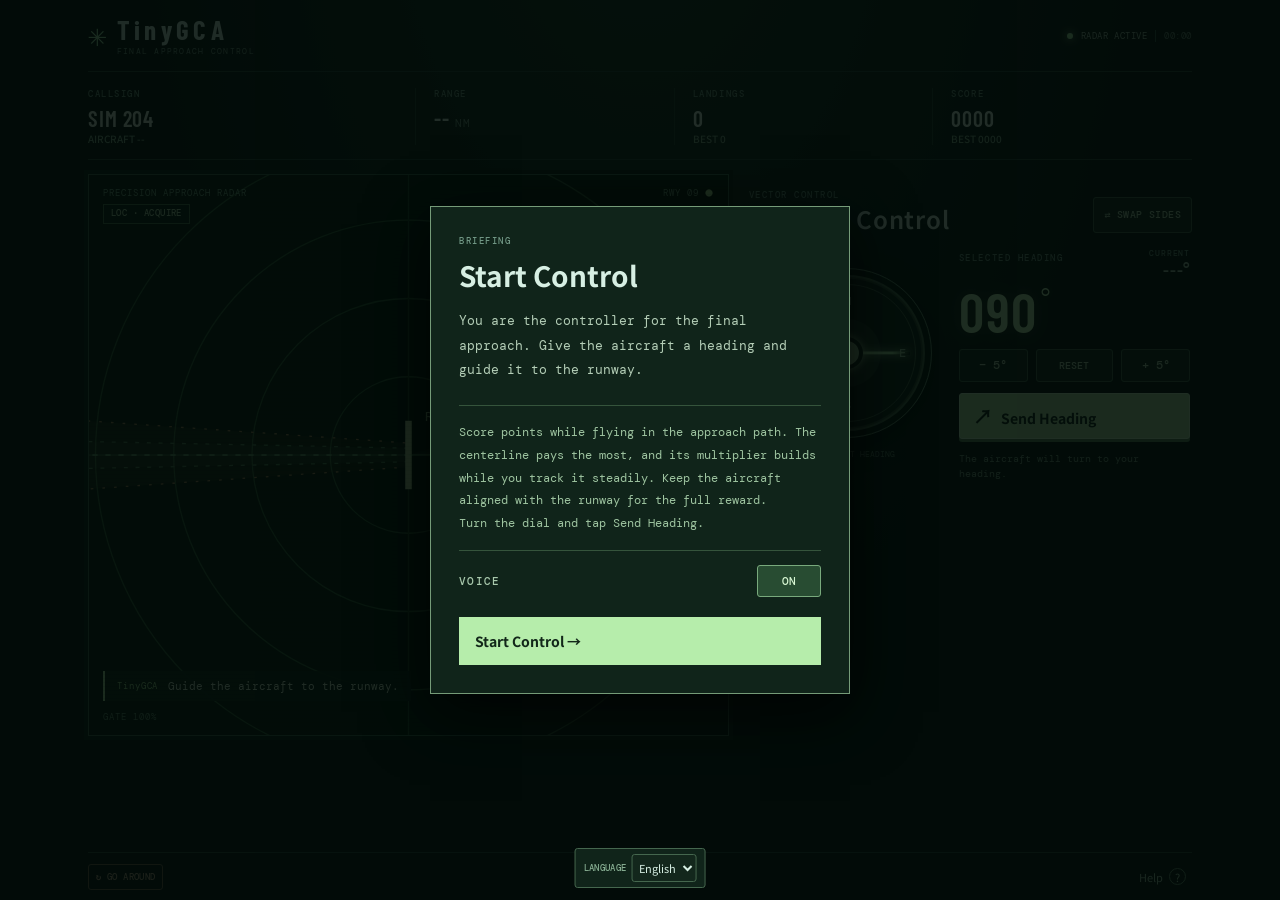
==== commit 5830183a: "requiredCenterSecondsを9から5に変更し、距離アドバイザリーの表示を改善。発話タイミングを修正" ====
--- a/index.html
+++ b/index.html
@@ -61,7 +61,7 @@
       <div class="radar-top"><span>PRECISION APPROACH RADAR</span><span>RWY 09 <b>●</b></span></div>
       <div class="radar-controls" aria-label="Radar view controls"><button id="radarZoomOut" type="button" aria-label="Zoom out">−</button><button id="radarReset" type="button" aria-label="Reset radar view">AUTO</button><button id="radarZoomIn" type="button" aria-label="Zoom in">＋</button></div>
       <div class="penalty-toast" id="penaltyToast" role="status" aria-live="polite"></div>
-      <div class="loc-status" id="locStatus">LOC · ACQUIRE 0.0 / 7s</div>
+      <div class="loc-status" id="locStatus">LOC · ACQUIRE</div>
       <div class="radar-bottom"><span id="gateWidth">GATE 100%</span></div>
       <div class="message" id="message" aria-live="polite"><span class="message-kicker">TinyGCA</span><span id="messageText">Guide the aircraft to the runway.</span></div>
     </section>
@@ -71,7 +71,7 @@
       <div class="control-content" id="controlContent">
         <div class="dial-side">
           <div class="dial" id="dial" role="slider" tabindex="0" aria-label="Selected heading" aria-valuemin="0" aria-valuemax="359" aria-valuenow="90">
-            <div class="dial-ticks"></div><div class="dial-face"><span class="dial-n">N</span><span class="dial-e">E</span><span class="dial-s">S</span><span class="dial-w">W</span><span class="dial-pointer" id="dialPointer"></span></div><div class="dial-center" aria-hidden="true"></div>
+            <div class="dial-ticks"></div><div class="dial-runway-guide" id="dialRunwayGuide" aria-hidden="true" hidden></div><div class="dial-face"><span class="dial-n">N</span><span class="dial-e">E</span><span class="dial-s">S</span><span class="dial-w">W</span><div class="dial-current-pointer" id="dialCurrentPointer" aria-hidden="true" hidden></div><span class="dial-pointer" id="dialPointer"></span></div><div class="dial-center" aria-hidden="true"></div>
           </div>
           <div class="dial-hint">DRAG TO SET HEADING</div>
         </div>
--- a/style.css
+++ b/style.css
@@ -1,6 +1,6 @@
 @import url('https://fonts.googleapis.com/css2?family=Barlow+Condensed:wght@500;600;700&family=DM+Mono:wght@400;500&family=Noto+Sans+JP:wght@400;500;700&display=swap');
 .aircraft-type{display:block;margin-top:2px;color:#86ad91;font:500 10px/1.2 'Noto Sans JP',sans-serif;white-space:nowrap}
-.loc-status{position:absolute;top:29px;left:14px;padding:4px 7px;border:1px solid #48714d;background:#092016d9;color:#b0d7ac;font:500 9px/1.1 'DM Mono',monospace;letter-spacing:.05em;pointer-events:none}.loc-status.established{border-color:#b3f1a3;color:#d1ffc5;box-shadow:0 0 10px #a5e69a55}
+.loc-status{position:absolute;top:29px;left:14px;padding:4px 7px;border:1px solid #48714d;background:#092016d9;color:#b0d7ac;font:500 9px/1.1 'DM Mono',monospace;letter-spacing:.05em;pointer-events:none}.loc-status.established{border-color:#b3f1a3;color:#d1ffc5;box-shadow:0 0 10px #a5e69a55;animation:loc-boost-pulse .8s ease-in-out infinite alternate}@keyframes loc-boost-pulse{from{border-color:#77a979;color:#b8deb3;box-shadow:0 0 5px #a5e69a44;background:#092016e8}to{border-color:#d8ffd0;color:#efffec;box-shadow:0 0 16px #baffaa99,0 0 4px #e3ffdc inset;background:#153c25f2}}@media(prefers-reduced-motion:reduce){.loc-status.established{animation:none;border-color:#d8ffd0;color:#efffec;box-shadow:0 0 12px #baffaa77}}
 :root{font-family:'DM Mono','Noto Sans JP',monospace;color:#d7efe3;background:#07110f;font-synthesis:none}*{box-sizing:border-box}body{margin:0;min-width:320px;background:radial-gradient(ellipse at 50% -20%,#1c3529 0%,#07110f 55%);min-height:100dvh}.console{width:min(100%,510px);margin:auto;min-height:100dvh;padding:0 18px;display:flex;flex-direction:column}.topbar{height:72px;display:flex;align-items:center;justify-content:space-between;border-bottom:1px solid #29443a}.brand{display:flex;align-items:center;gap:10px}.brand-mark{font-size:31px;color:#a8eab0;line-height:1}.brand strong{font:700 27px/1 'Barlow Condensed',sans-serif;letter-spacing:.16em;display:block}.brand small{display:block;font-size:8px;letter-spacing:.16em;color:#789b88;margin-top:3px}.top-right{font-size:9px;color:#a5c2ad;letter-spacing:.06em;display:flex;align-items:center;gap:8px}.live-dot{height:6px;width:6px;border-radius:50%;background:#b3f7ad;box-shadow:0 0 9px #b3f7ad}.clock{color:#698476;border-left:1px solid #345245;padding-left:8px}.status-strip{display:grid;grid-template-columns:1.3fr 1fr 1fr 1fr;border-bottom:1px solid #29443a;padding:16px 0 14px;gap:6px}.status-strip>div{border-right:1px solid #254235;padding-left:12px}.status-strip>div:first-child{padding-left:0}.status-strip>div:last-child{border:0}.label{display:block;font-size:9px;letter-spacing:.17em;color:#719785;font-weight:500}.status-strip strong{display:block;font:600 22px/1.2 'Barlow Condensed',sans-serif;letter-spacing:.04em;margin-top:5px;color:#e2f4e7;white-space:nowrap}.status-strip em{font-style:normal;font:11px 'DM Mono',monospace;color:#739585}.radar-wrap{position:relative;margin:14px 0 0;border:1px solid #3e6750;background:#06150f;box-shadow:inset 0 0 35px #0a2b1a,0 0 0 4px #0a1c15;aspect-ratio:1.14/1;overflow:hidden}.radar-wrap:after{content:"";position:absolute;inset:0;pointer-events:none;background:repeating-linear-gradient(to bottom,transparent 0,transparent 3px,#0004 4px);opacity:.4}#radar{display:block;width:100%;height:100%}.radar-top,.radar-bottom{position:absolute;left:14px;right:14px;display:flex;justify-content:space-between;font-size:9px;letter-spacing:.11em;color:#78a88a;pointer-events:none}.radar-top{top:12px}.radar-top b{font-size:8px;color:#bff9a9}.radar-bottom{bottom:12px;color:#628b6f}.message{position:absolute;left:14px;bottom:58px;background:#0b2119e8;border-left:2px solid #b6f3ad;padding:8px 12px;max-width:calc(100% - 28px);display:flex;gap:10px;align-items:center;font-size:11px;color:#e0f6dc;transition:opacity .3s}.message-kicker{font-size:9px;color:#a9e998;letter-spacing:.1em}.control-panel{padding-top:22px;flex:1}.panel-heading{display:flex;align-items:end;justify-content:space-between}.panel-heading h1{font:600 24px/1.1 'Noto Sans JP',sans-serif;letter-spacing:.03em;margin:5px 0 0}.instruction{font-size:10px;color:#789783;padding-bottom:3px}.control-content{display:grid;grid-template-columns:47% 53%;align-items:center;padding:15px 2px 11px;min-height:224px}.dial-side{text-align:center}.dial{position:relative;width:min(42vw,184px);height:min(42vw,184px);margin:auto;border-radius:50%;border:1px solid #668a70;background:radial-gradient(circle,#243b2d 0 28%,#14261d 29% 62%,#344b37 63% 65%,#102219 66%);box-shadow:0 8px 23px #0009,inset 0 0 0 6px #0a1a12,inset 0 0 0 8px #4d6c52;touch-action:none;cursor:grab}.dial:active{cursor:grabbing}.dial-ticks{position:absolute;inset:10px;border-radius:50%;background:repeating-conic-gradient(from 0deg,#8eb195 0deg 1deg,transparent 1deg 15deg);mask:radial-gradient(circle,transparent 0 79%,#000 80% 85%,transparent 86%)}.dial-face{position:absolute;inset:15px;border-radius:50%;border:1px solid #47654e}.dial-face span:not(.dial-pointer):not(.dial-center){position:absolute;color:#9fc0a2;font:500 12px 'DM Mono',monospace}.dial-n{top:8px;left:50%;transform:translateX(-50%)}.dial-e{right:9px;top:50%;transform:translateY(-50%)}.dial-s{bottom:8px;left:50%;transform:translateY(-50%)}.dial-w{left:9px;top:50%;transform:translateY(-50%)}.dial-pointer{position:absolute;left:50%;top:50%;width:3px;height:45%;transform-origin:50% 0;background:linear-gradient(#b6f5ae,#b6f5ae 72%,transparent);box-shadow:0 0 9px #b6f5ae}.dial-pointer:after{content:"";position:absolute;top:0;left:-5px;border-left:6px solid transparent;border-right:6px solid transparent;border-bottom:11px solid #b6f5ae;transform:translateY(-8px)}.dial-center{position:absolute;left:50%;top:50%;width:18px;height:18px;border-radius:50%;transform:translate(-50%,-50%);background:#b4e6ad;border:4px solid #1b3223;box-shadow:0 0 8px #b6f5ae}.dial-hint{margin-top:11px;color:#658471;font-size:9px;letter-spacing:.15em}.command-side{padding-left:15px}.selected{font:600 56px/1 'Barlow Condensed',sans-serif;letter-spacing:.03em;color:#c8f8bb;margin:5px 0 10px;text-shadow:0 0 18px #a9e89a33}.selected sup{font:25px 'Barlow Condensed',sans-serif;vertical-align:top;margin-left:3px}.adjust{display:flex;gap:8px;margin-bottom:11px}.adjust button{flex:1;background:#13271c;border:1px solid #45674e;color:#b6d6b4;border-radius:3px;height:33px;font:500 12px 'DM Mono',monospace}.issue{width:100%;background:#b6edab;border:1px solid #d4ffd1;color:#102319;border-radius:3px;height:46px;text-align:left;padding:0 13px;font:700 14px 'Noto Sans JP',sans-serif;cursor:pointer;box-shadow:0 3px 0 #5b875b}.issue span{font-size:20px;margin-right:5px}.issue small{float:right;font:500 9px 'DM Mono',monospace;letter-spacing:.07em;margin-top:6px}.issue:active{transform:translateY(2px);box-shadow:0 1px 0 #5b875b}.command-note{margin:12px 0 0;color:#7c9c85;font-size:10px;line-height:1.5}button{cursor:pointer}button:focus-visible,.dial:focus-visible{outline:2px solid #c5ffc2;outline-offset:3px}footer{border-top:1px solid #29443a;display:flex;justify-content:space-between;align-items:center;height:48px;color:#567465;font-size:9px;letter-spacing:.1em}footer button{background:none;border:0;color:#a6c9ad;font:11px 'Noto Sans JP',sans-serif}footer button span{display:inline-grid;place-items:center;border:1px solid #668a70;border-radius:50%;width:17px;height:17px;margin-left:4px}.overlay{position:fixed;inset:0;background:#020b08db;z-index:10;display:grid;place-items:center;padding:24px}.overlay[hidden]{display:none}.modal{width:min(100%,420px);border:1px solid #759b78;background:#10241a;padding:28px;box-shadow:0 18px 60px #000b}.modal h2{font:700 28px 'Noto Sans JP',sans-serif;margin:8px 0 14px}.modal p{color:#b4ceb7;line-height:1.9;font-size:13px;margin:0}.modal-info{border-top:1px solid #35543c;border-bottom:1px solid #35543c;padding:15px 0;margin:22px 0;color:#9fc5a1;font-size:12px;line-height:1.9}.modal button{width:100%;height:48px;border:0;background:#b6edab;color:#122719;font:700 14px 'Noto Sans JP',sans-serif;text-align:left;padding:0 16px}.modal button span{float:right;font-size:20px}@media(max-width:390px){.console{padding:0 13px}.topbar{height:62px}.status-strip strong{font-size:19px}.radar-wrap{margin-top:12px}.control-panel{padding-top:18px}.panel-heading h1{font-size:21px}.instruction{font-size:9px}.control-content{min-height:205px}.selected{font-size:48px}.command-side{padding-left:10px}}@media(min-height:850px){.radar-wrap{aspect-ratio:1.05/1}.control-panel{padding-top:29px}}
 .dial-center{z-index:2;width:32px;height:32px;cursor:pointer;touch-action:manipulation}.dial-center:hover{box-shadow:0 0 0 5px #b6f5ae33,0 0 14px #b6f5ae}.issue.transmitting{position:relative;overflow:hidden}.issue.transmitting:before{content:"";display:inline-block;width:13px;height:13px;margin-right:8px;border:2px solid #10231955;border-top-color:#102319;border-radius:50%;vertical-align:-2px;animation:heading-loading .7s linear infinite}.issue.transmitting:after{content:"";position:absolute;left:0;bottom:0;width:100%;height:3px;background:#4d8b5f;transform-origin:left;animation:heading-progress 1.6s ease-in-out infinite}.issue.transmitting small{visibility:hidden}.issue.transmitting small:after{content:"SENDING";visibility:visible;position:absolute;right:13px}@keyframes heading-loading{to{transform:rotate(360deg)}}@keyframes heading-progress{0%{transform:scaleX(0)}75%{transform:scaleX(1)}100%{transform:scaleX(1)}}@media(prefers-reduced-motion:reduce){.issue.transmitting:before,.issue.transmitting:after{animation:none}.issue.transmitting:after{transform:scaleX(1)}}
 .modal-sound{display:flex;align-items:center;justify-content:space-between;margin:-8px 0 20px;color:#a9c9ad;font:500 11px 'DM Mono',monospace;letter-spacing:.12em}.modal-sound[hidden]{display:none}.modal .modal-sound button{width:64px;height:32px;padding:0;text-align:center;border:1px solid #79aa7d;border-radius:3px;background:#284c32;color:#d7f6d2;font:700 11px 'DM Mono',monospace}.modal .modal-sound button[aria-pressed="false"]{border-color:#657467;background:#243027;color:#aeb9ae}.modal.missed{border-color:#c77868;background:#291b1a;box-shadow:0 18px 60px #000b,0 0 32px #a9412826}.modal.missed .label{color:#ee9d88}.modal.missed h2{color:#ffd1c4}.modal.missed .modal-info{border-color:#7e4740;color:#ebad9f}.modal.missed #modalButton{background:#dc8c77;color:#2c1713}.modal.missed #modalButton:hover{background:#efa18d}
@@ -12,4 +12,6 @@
 .dial,.dial *,.radar-wrap,.radar-wrap *{-webkit-user-select:none;user-select:none;-webkit-touch-callout:none}
 .language-control{display:flex;align-items:center;gap:5px;color:#86ad91;font:500 9px 'DM Mono','Noto Sans JP',monospace;letter-spacing:.04em}.language-control select{max-width:82px;padding:4px 3px;border:1px solid #45674e;border-radius:3px;background:#13271c;color:#d7efe3;font:11px 'Noto Sans JP',sans-serif}.language-control select:focus-visible{outline:2px solid #c5ffc2;outline-offset:2px}body:has(.overlay:not([hidden])) .language-control{position:fixed;z-index:11;bottom:max(12px,env(safe-area-inset-bottom));left:50%;transform:translateX(-50%);padding:5px 8px;border:1px solid #45674e;border-radius:3px;background:#10241a}@media(max-width:390px){.language-control span{display:none}}
 .dial-s{transform:translateX(-50%)}
+.dial-current-pointer{position:absolute;z-index:0;left:50%;top:50%;width:2px;height:39%;transform-origin:50% 0;background:repeating-linear-gradient(to bottom,#b8d9bc 0 5px,transparent 5px 9px);opacity:.42;pointer-events:none}.dial-current-pointer:after{content:"";position:absolute;top:-4px;left:-3px;width:6px;height:6px;border:1px solid #c5e2c8;border-radius:50%;background:#173022}.dial-pointer{z-index:1}
+.dial-runway-guide{position:absolute;z-index:3;inset:3px;border-radius:50%;pointer-events:none;transform-origin:center}.dial-runway-guide:before{content:"";position:absolute;top:3px;left:50%;transform:translateX(-50%);border-left:6px solid transparent;border-right:6px solid transparent;border-top:10px solid #f2bd78;filter:drop-shadow(0 0 4px #f2bd7899)}
 .message{bottom:34px}
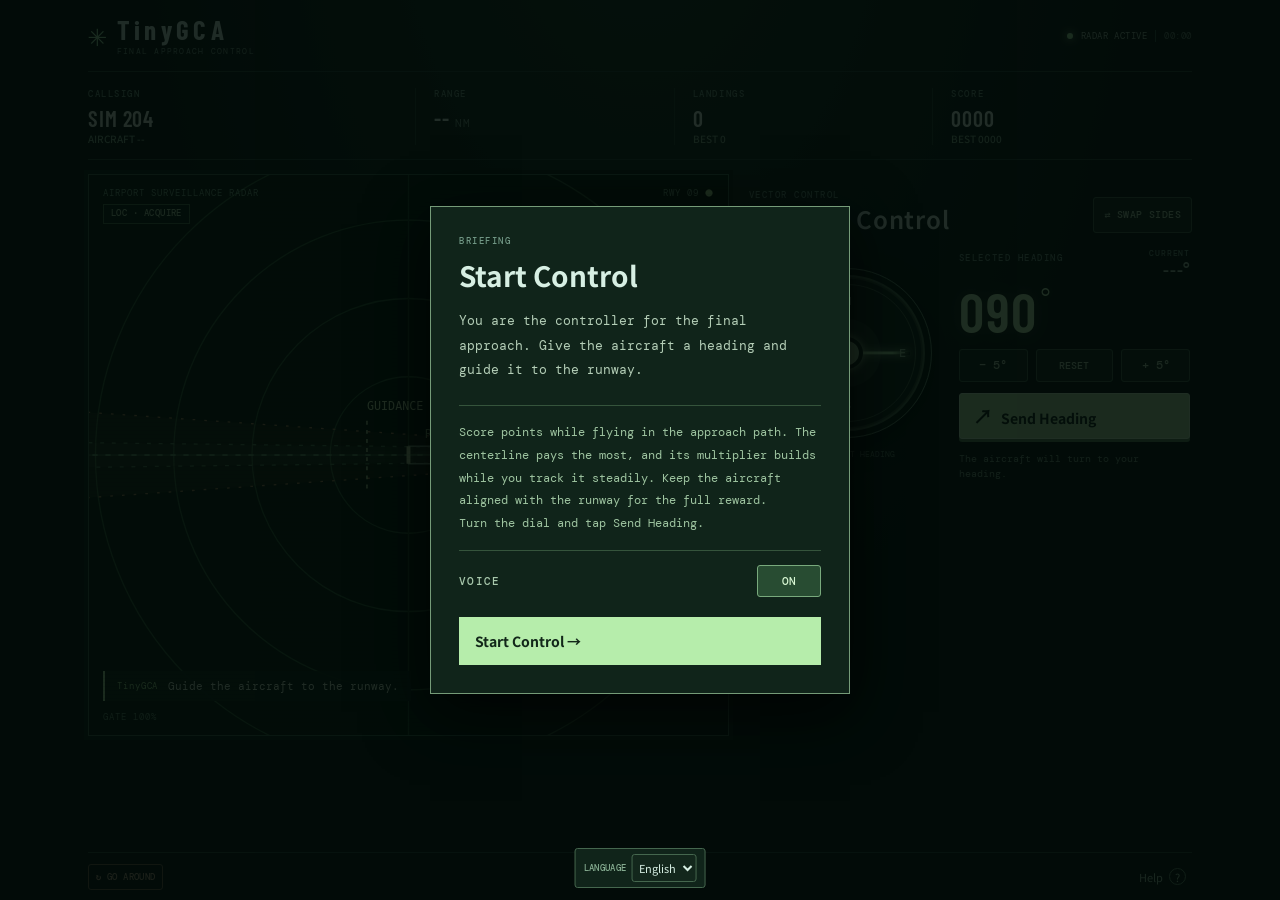
==== commit 533fffac: "ヘルプや計器の文言を修正" ====
--- a/index.html
+++ b/index.html
@@ -58,7 +58,7 @@
 
     <section class="radar-wrap" aria-label="Radar screen">
       <canvas id="radar" aria-label="Radar view of the aircraft and runway. Drag to move the view."></canvas>
-      <div class="radar-top"><span>PRECISION APPROACH RADAR</span><span>RWY 09 <b>●</b></span></div>
+      <div class="radar-top"><span>AIRPORT SURVEILLANCE RADAR</span><span>RWY 09 <b>●</b></span></div>
       <div class="radar-controls" aria-label="Radar view controls"><button id="radarZoomOut" type="button" aria-label="Zoom out">−</button><button id="radarReset" type="button" aria-label="Reset radar view">AUTO</button><button id="radarZoomIn" type="button" aria-label="Zoom in">＋</button></div>
       <div class="penalty-toast" id="penaltyToast" role="status" aria-live="polite"></div>
       <div class="loc-status" id="locStatus">LOC · ACQUIRE</div>
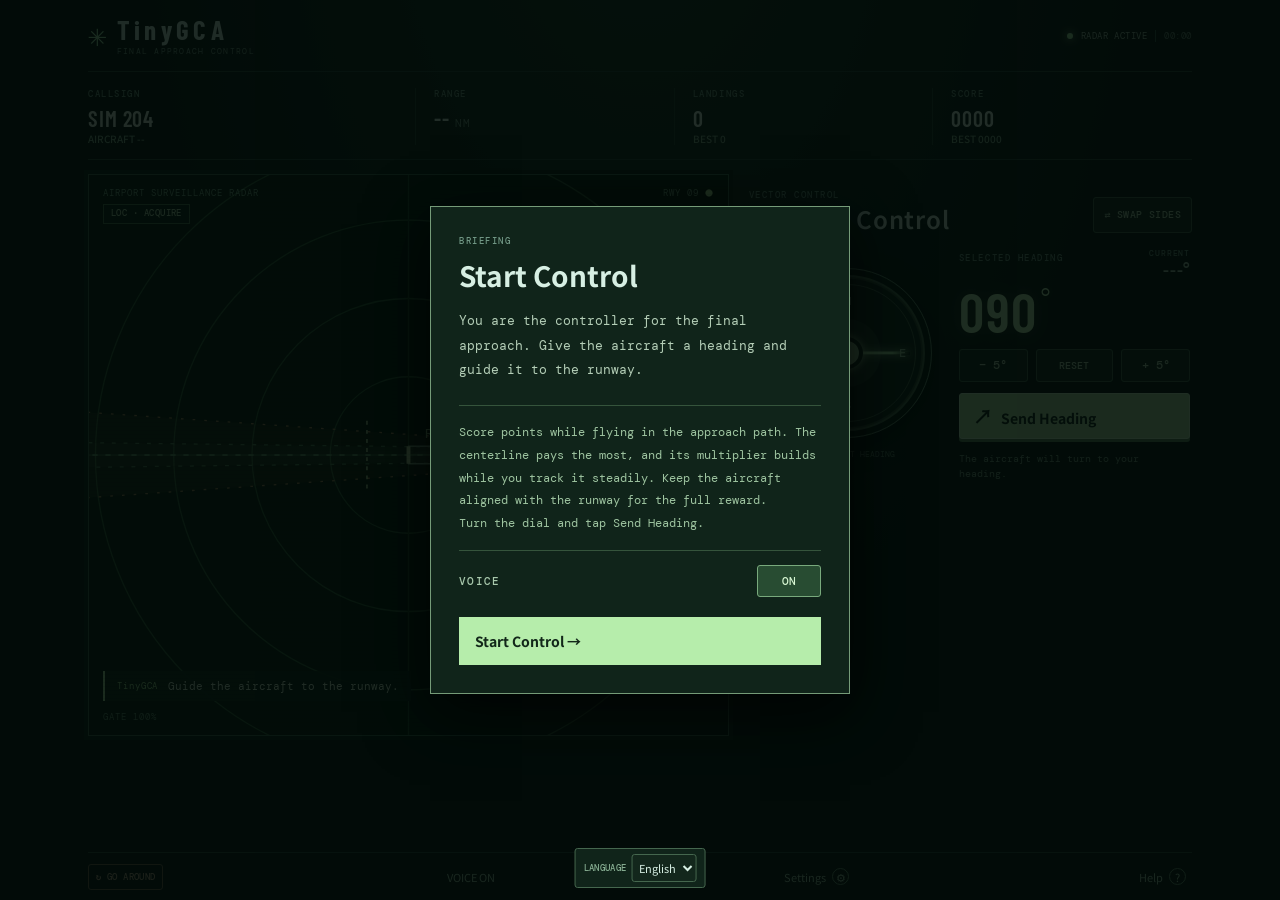
==== commit 59d8a8b2: "レーダー表示と飛行条件の設定機能を追加" ====
--- a/index.html
+++ b/index.html
@@ -85,10 +85,19 @@
       </div>
     </section>
 
-    <footer><button class="go-around" id="goAround" type="button">↻ GO AROUND</button><button id="voiceButton" aria-pressed="true">VOICE ON</button><label class="language-control"><span>LANGUAGE</span><select id="languageSelect" aria-label="Language"><option value="en">English</option><option value="ja">日本語</option></select></label><button id="helpButton">Help <span>?</span></button></footer>
+    <footer><button class="go-around" id="goAround" type="button">↻ GO AROUND</button><button id="voiceButton" aria-pressed="true">VOICE ON</button><label class="language-control"><span>LANGUAGE</span><select id="languageSelect" aria-label="Language"><option value="en">English</option><option value="ja">日本語</option></select></label><button id="settingsButton" type="button">Settings <span>⚙</span></button><button id="helpButton">Help <span>?</span></button></footer>
   </main>
 
   <div class="overlay" id="overlay" hidden><div class="modal"><span class="label" id="modalKicker">BRIEFING</span><h2 id="modalTitle">Start Control</h2><p id="modalText"></p><div class="modal-info" id="modalInfo"></div><div class="modal-sound" id="modalSound"><span>VOICE</span><button id="modalVoiceButton" type="button" aria-pressed="true">ON</button></div><button id="modalButton">Start Control <span>→</span></button><button id="shareScore" type="button" hidden>Share Result ↗</button></div></div>
+  <div class="overlay settings-overlay" id="settingsOverlay" hidden><div class="modal settings-modal" role="dialog" aria-modal="true" aria-labelledby="settingsTitle"><span class="label">DISPLAY &amp; SIMULATION</span><h2 id="settingsTitle">Settings</h2><div class="settings-list">
+    <label class="setting-row"><span>コンパス円周ガイド</span><input id="settingCompassGuide" type="checkbox"></label>
+    <label class="setting-row"><span>機影横のポイント</span><input id="settingPoints" type="checkbox"></label>
+    <label class="setting-row"><span>機体横の風表示</span><input id="settingWindDisplay" type="checkbox"></label>
+    <label class="setting-row setting-number"><span>機影更新間隔 <small>0 = 滑らか</small></span><span><input id="settingRefreshMs" type="number" min="0" max="10000" step="100" inputmode="numeric"> ms</span></label>
+    <label class="setting-row"><span>機体形状を表示 <small>OFF = 点</small></span><input id="settingAircraftShape" type="checkbox"></label>
+    <fieldset class="aircraft-options"><legend>出現機体</legend><label><input type="checkbox" name="aircraftType" value="helicopter">ヘリコプター</label><label><input type="checkbox" name="aircraftType" value="light">軽飛行機</label><label><input type="checkbox" name="aircraftType" value="heavy">大型機</label><label><input type="checkbox" name="aircraftType" value="business">ビジネスジェット</label><label><input type="checkbox" name="aircraftType" value="fighter">戦闘機</label></fieldset>
+    <label class="setting-row"><span>無風モード</span><input id="settingCalmWind" type="checkbox"></label>
+  </div><p class="settings-error" id="settingsError" role="alert"></p><div class="settings-actions"><button id="settingsReset" class="settings-reset" type="button">Reset Defaults</button><button id="settingsClose" type="button">Save &amp; Close <span>→</span></button></div></div></div>
   <script src="game.js"></script>
 </body>
 </html>
--- a/style.css
+++ b/style.css
@@ -15,3 +15,4 @@
 .dial-current-pointer{position:absolute;z-index:0;left:50%;top:50%;width:2px;height:39%;transform-origin:50% 0;background:repeating-linear-gradient(to bottom,#b8d9bc 0 5px,transparent 5px 9px);opacity:.42;pointer-events:none}.dial-current-pointer:after{content:"";position:absolute;top:-4px;left:-3px;width:6px;height:6px;border:1px solid #c5e2c8;border-radius:50%;background:#173022}.dial-pointer{z-index:1}
 .dial-runway-guide{position:absolute;z-index:3;inset:3px;border-radius:50%;pointer-events:none;transform-origin:center}.dial-runway-guide:before{content:"";position:absolute;top:3px;left:50%;transform:translateX(-50%);border-left:6px solid transparent;border-right:6px solid transparent;border-top:10px solid #f2bd78;filter:drop-shadow(0 0 4px #f2bd7899)}
 .message{bottom:34px}
+.settings-modal{width:min(100%,500px);max-height:calc(100dvh - 32px);overflow:auto}.settings-list{display:grid;gap:0;margin:18px 0;border-top:1px solid #35543c}.setting-row{display:flex;justify-content:space-between;align-items:center;gap:16px;min-height:48px;border-bottom:1px solid #29483a;color:#c7dfca;font:12px 'Noto Sans JP',sans-serif}.setting-row small{display:block;margin-top:3px;color:#719785;font-size:9px}.setting-row input[type="checkbox"],.aircraft-options input{width:18px;height:18px;accent-color:#9bd696}.setting-number input{width:94px;padding:7px;border:1px solid #45674e;border-radius:3px;background:#091a12;color:#d7efe3;text-align:right;font:12px 'DM Mono',monospace}.aircraft-options{margin:12px 0;padding:12px;border:1px solid #35543c}.aircraft-options legend{padding:0 7px;color:#719785;font-size:10px;letter-spacing:.1em}.aircraft-options label{display:inline-flex;align-items:center;gap:6px;width:50%;padding:7px 0;color:#bcd5c0;font:11px 'Noto Sans JP',sans-serif}.settings-error{min-height:18px!important;margin:-8px 0 8px!important;color:#ffae9b!important;font-size:11px!important}.settings-overlay .modal button{margin-top:0}.settings-actions{display:grid;grid-template-columns:1fr 1.7fr;gap:8px}.settings-overlay .modal .settings-reset{border:1px solid #567465;background:transparent;color:#a6c9ad;font-size:11px;text-align:center}footer{gap:4px}@media(max-width:430px){footer #settingsButton,footer #helpButton{font-size:0}footer #settingsButton span,footer #helpButton span{font-size:11px;margin-left:0}.aircraft-options label{width:100%}}
